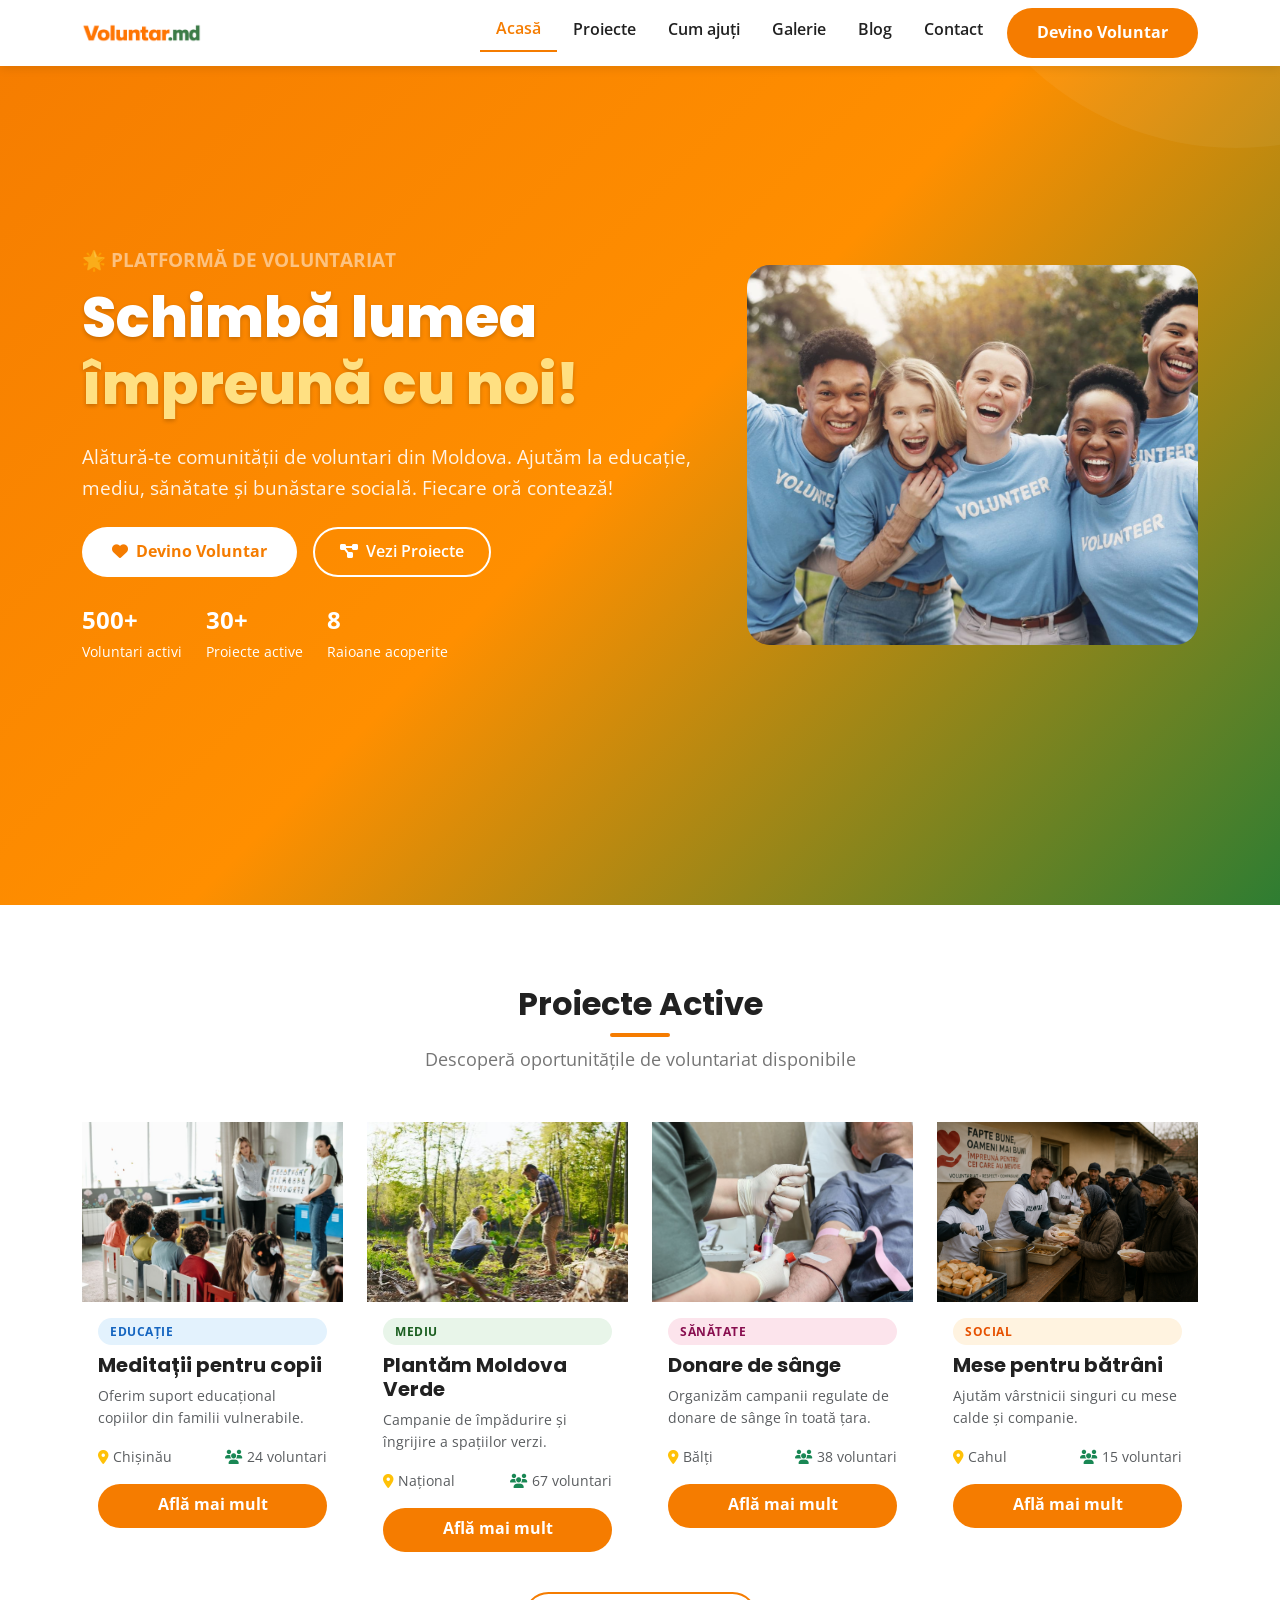
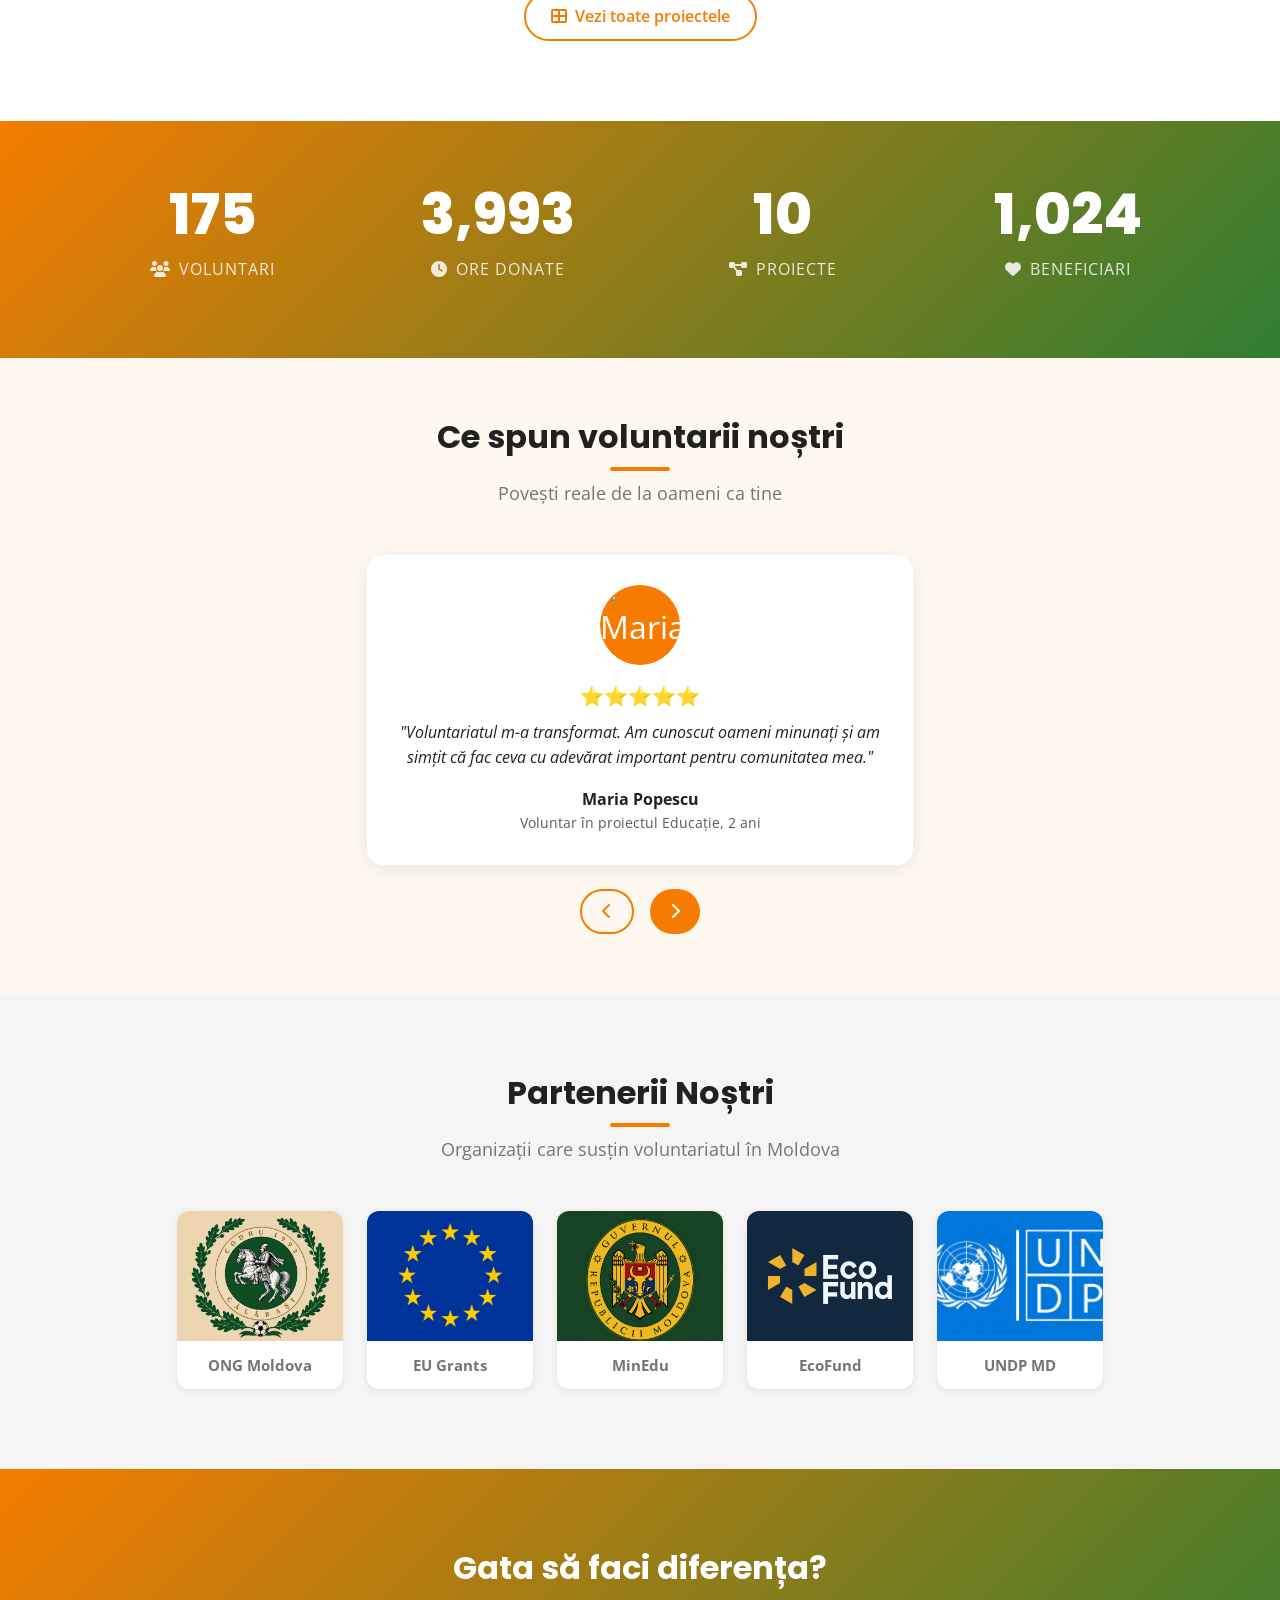
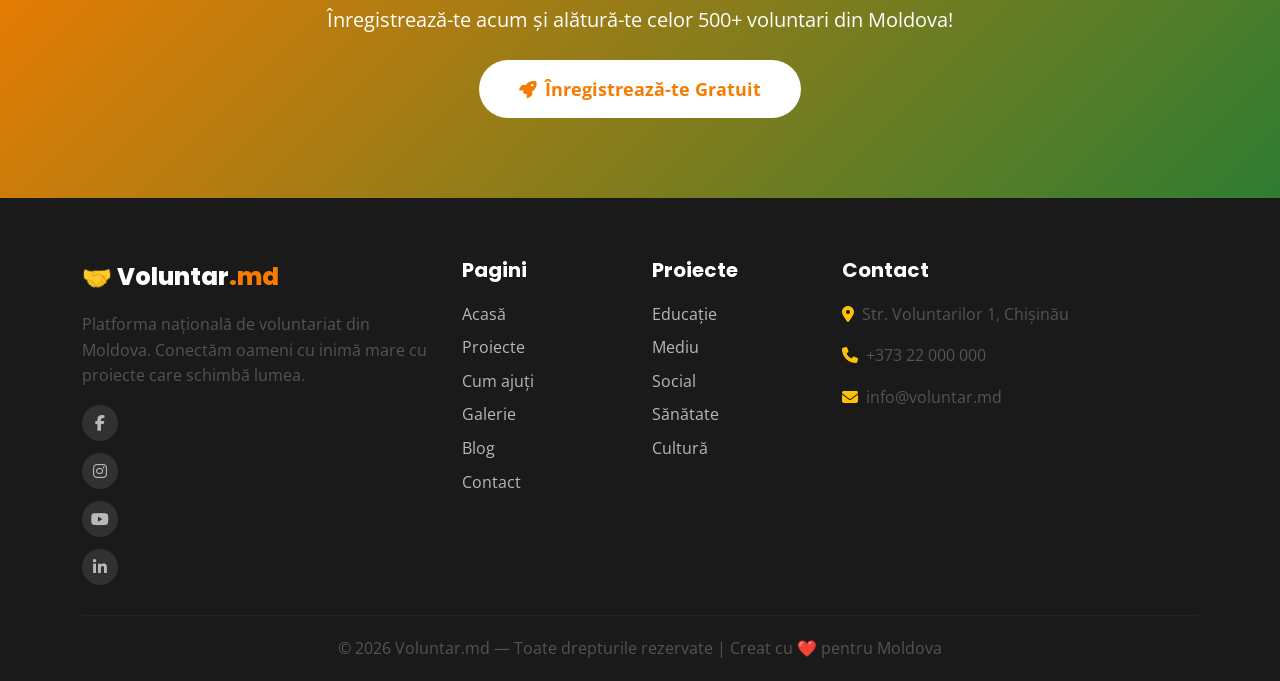
==== index.html @ fb505ea8 "structura corecta" ====
<!DOCTYPE html>
<html lang="ro">

<head>
  <link rel="icon" type="image/png" href="./favicon.ico">
  <meta charset="UTF-8" />
  <meta name="viewport" content="width=device-width, initial-scale=1.0" />
  <title>Voluntar.md — Platformă de Voluntariat în Moldova</title>
  <meta name="description"
    content="Alătură-te comunității de voluntari din Moldova! Proiecte de educație, mediu, sănătate și ajutor social pe platforma Voluntar.md." />
  <!-- Bootstrap 5 -->
  <link href="https://cdn.jsdelivr.net/npm/bootstrap@5.3.0/dist/css/bootstrap.min.css" rel="stylesheet" />
  <!-- Font Awesome -->
  <link href="https://cdnjs.cloudflare.com/ajax/libs/font-awesome/6.4.0/css/all.min.css" rel="stylesheet" />
  <!-- Google Fonts -->
  <link
    href="https://fonts.googleapis.com/css2?family=Poppins:wght@400;600;700;800&family=Open+Sans:wght@400;600&display=swap"
    rel="stylesheet" />
  <link rel="stylesheet" href="css/style.css" />
</head>

<body>

  <!-- NAVBAR -->
  <nav class="navbar navbar-expand-lg fixed-top">
    <div class="container">
      <a class="navbar-brand" href="index.html">
        <img src="./img/logo.png" alt="Voluntar.md" height="40">
      </a>
      <button class="navbar-toggler" type="button" data-bs-toggle="collapse" data-bs-target="#navMenu"
        aria-label="Meniu">
        <span class="navbar-toggler-icon"></span>
      </button>
      <div class="collapse navbar-collapse" id="navMenu">
        <ul class="navbar-nav ms-auto">
          <li class="nav-item"><a class="nav-link active" href="index.html">Acasă</a></li>
          <li class="nav-item"><a class="nav-link" href="projects.html">Proiecte</a></li>
          <li class="nav-item"><a class="nav-link" href="help.html">Cum ajuți</a></li>
          <li class="nav-item"><a class="nav-link" href="gallery.html">Galerie</a></li>
          <li class="nav-item"><a class="nav-link" href="blog.html">Blog</a></li>
          <li class="nav-item"><a class="nav-link" href="contact.html">Contact</a></li>
          <li class="nav-item ms-2"><a class="btn-primary-custom" href="contact.html">Devino Voluntar</a></li>
        </ul>
      </div>
    </div>
  </nav>

  <!-- HERO -->
  <section class="hero" id="home">
    <div class="container position-relative">
      <div class="row align-items-center min-vh-100 py-5">
        <div class="col-lg-7">
          <p class="text-white-50 fw-bold mb-2 text-uppercase letter-spacing-2">🌟 Platformă de voluntariat</p>
          <h1 class="mb-4">Schimbă lumea <br><span style="color:#FFE082">împreună cu noi!</span></h1>
          <p class="mb-4">Alătură-te comunității de voluntari din Moldova. Ajutăm la educație, mediu, sănătate și
            bunăstare socială. Fiecare oră contează!</p>
          <div class="d-flex flex-wrap gap-3">
            <a href="contact.html" class="btn-primary-custom" style="background:#fff;color:var(--primary);">
              <i class="fas fa-heart me-2"></i>Devino Voluntar
            </a>
            <a href="projects.html" class="btn-outline-custom" style="border-color:#fff;color:#fff;">
              <i class="fas fa-project-diagram me-2"></i>Vezi Proiecte
            </a>
          </div>
          <div class="mt-4 d-flex gap-4">
            <div class="text-white">
              <strong style="font-size:1.5rem;">500+</strong><br><small>Voluntari activi</small>
            </div>
            <div class="text-white">
              <strong style="font-size:1.5rem;">30+</strong><br><small>Proiecte active</small>
            </div>
            <div class="text-white">
              <strong style="font-size:1.5rem;">8</strong><br><small>Raioane acoperite</small>
            </div>
          </div>
        </div>

        <!-- COLOANA NOUĂ CU IMAGINE -->
        <div class="col-lg-5 d-none d-lg-block text-center">
          <img src="./img/hero/Prima imagine index.jpg" alt="Voluntari Moldova" class="hero-image">
        </div>

      </div>
    </div>
  </section>

  <!-- PROIECTE ACTIVE -->
  <section class="section-padding">
    <div class="container">
      <div class="text-center mb-5">
        <h2 class="section-title">Proiecte Active</h2>
        <p class="section-subtitle">Descoperă oportunitățile de voluntariat disponibile</p>
      </div>
      <div class="row g-4">

        <div class="col-md-6 col-lg-3">
          <div class="project-card h-100">
            <img src="./img/projects/1 meditation.jpg" alt="Meditații pentru copii" class="card-img-top"
              style="width:100%;height:180px;object-fit:cover;">
            <div class="p-3">
              <span class="card-badge badge-educatie mb-2">Educație</span>
              <h5 class="fw-bold">Meditații pentru copii</h5>
              <p class="text-muted small">Oferim suport educațional copiilor din familii vulnerabile.</p>
              <div class="d-flex justify-content-between small text-muted">
                <span><i class="fas fa-map-marker-alt text-warning me-1"></i>Chișinău</span>
                <span><i class="fas fa-users text-success me-1"></i>24 voluntari</span>
              </div>
              <a href="projects.html" class="btn-primary-custom d-block text-center mt-3" style="padding:8px;">Află mai
                mult</a>
            </div>
          </div>
        </div>

        <div class="col-md-6 col-lg-3">
          <div class="project-card h-100">
            <img src="./img/projects/2 plantation.jpg" alt="Plantăm Moldova Verde" class="card-img-top"
              style="width:100%;height:180px;object-fit:cover;">
            <div class="p-3">
              <span class="card-badge badge-mediu mb-2">Mediu</span>
              <h5 class="fw-bold">Plantăm Moldova Verde</h5>
              <p class="text-muted small">Campanie de împădurire și îngrijire a spațiilor verzi.</p>
              <div class="d-flex justify-content-between small text-muted">
                <span><i class="fas fa-map-marker-alt text-warning me-1"></i>Național</span>
                <span><i class="fas fa-users text-success me-1"></i>67 voluntari</span>
              </div>
              <a href="projects.html" class="btn-primary-custom d-block text-center mt-3" style="padding:8px;">Află mai
                mult</a>
            </div>
          </div>
        </div>

        <div class="col-md-6 col-lg-3">
          <div class="project-card h-100">
            <img src="./img/projects/3 blood.jpg" alt="Donare de sânge" class="card-img-top"
              style="width:100%;height:180px;object-fit:cover;">
            <div class="p-3">
              <span class="card-badge badge-sanatate mb-2">Sănătate</span>
              <h5 class="fw-bold">Donare de sânge</h5>
              <p class="text-muted small">Organizăm campanii regulate de donare de sânge în toată țara.</p>
              <div class="d-flex justify-content-between small text-muted">
                <span><i class="fas fa-map-marker-alt text-warning me-1"></i>Bălți</span>
                <span><i class="fas fa-users text-success me-1"></i>38 voluntari</span>
              </div>
              <a href="projects.html" class="btn-primary-custom d-block text-center mt-3" style="padding:8px;">Află mai
                mult</a>
            </div>
          </div>
        </div>

        <div class="col-md-6 col-lg-3">
          <div class="project-card h-100">
            <img src="./img/projects/4 masa calda.png" alt="Mese pentru bătrâni" class="card-img-top"
              style="width:100%;height:180px;object-fit:cover;">
            <div class="p-3">
              <span class="card-badge badge-social mb-2">Social</span>
              <h5 class="fw-bold">Mese pentru bătrâni</h5>
              <p class="text-muted small">Ajutăm vârstnicii singuri cu mese calde și companie.</p>
              <div class="d-flex justify-content-between small text-muted">
                <span><i class="fas fa-map-marker-alt text-warning me-1"></i>Cahul</span>
                <span><i class="fas fa-users text-success me-1"></i>15 voluntari</span>
              </div>
              <a href="projects.html" class="btn-primary-custom d-block text-center mt-3" style="padding:8px;">Află mai
                mult</a>
            </div>
          </div>
        </div>

      </div>
      <div class="text-center mt-4">
        <a href="projects.html" class="btn-outline-custom">
          <i class="fas fa-th-large me-2"></i>Vezi toate proiectele
        </a>
      </div>
    </div>
  </section>

  <!-- IMPACT COUNTER -->
  <section class="counter-section text-center">
    <div class="container">
      <div class="row g-4">
        <div class="col-6 col-md-3 counter-item">
          <h2 data-count="547">0</h2>
          <p><i class="fas fa-users me-2"></i>Voluntari</p>
        </div>
        <div class="col-6 col-md-3 counter-item">
          <h2 data-count="12480">0</h2>
          <p><i class="fas fa-clock me-2"></i>Ore donate</p>
        </div>
        <div class="col-6 col-md-3 counter-item">
          <h2 data-count="34">0</h2>
          <p><i class="fas fa-project-diagram me-2"></i>Proiecte</p>
        </div>
        <div class="col-6 col-md-3 counter-item">
          <h2 data-count="3200">0</h2>
          <p><i class="fas fa-heart me-2"></i>Beneficiari</p>
        </div>
      </div>
    </div>
  </section>

  <!-- TESTIMONIALE -->
  <section class="testimonial-slider">
    <div class="container">
      <div class="text-center mb-5">
        <h2 class="section-title">Ce spun voluntarii noștri</h2>
        <p class="section-subtitle">Povești reale de la oameni ca tine</p>
      </div>
      <div class="row justify-content-center">
        <div class="col-lg-6">
          <div class="testimonial-card">
            <div class="testimonial-slide">
              <div class="avatar">
                <img src="https://i.pravatar.cc/150?img=47" alt="Maria Popescu">
              </div>
              <div class="stars mb-2">⭐⭐⭐⭐⭐</div>
              <p class="fst-italic">"Voluntariatul m-a transformat. Am cunoscut oameni minunați și am simțit că fac ceva
                cu adevărat important pentru comunitatea mea."</p>
              <strong>Maria Popescu</strong>
              <small class="text-muted d-block">Voluntar în proiectul Educație, 2 ani</small>
            </div>
            <div class="testimonial-slide">
              <div class="avatar">
                <img src="https://i.pravatar.cc/150?img=12" alt="Alexandru Rusu">
              </div>
              <div class="stars mb-2">⭐⭐⭐⭐⭐</div>
              <p class="fst-italic">"Prin Voluntar.md am plantat 50 de copaci! E o satisfacție imensă să știi că
                contribui la un viitor mai verde pentru Moldova."</p>
              <strong>Alexandru Rusu</strong>
              <small class="text-muted d-block">Voluntar în proiectul Mediu, 1 an</small>
            </div>
            <div class="testimonial-slide">
              <div class="avatar">
                <img src="https://i.pravatar.cc/150?img=33" alt="Ioana Dănilă">
              </div>
              <div class="stars mb-2">⭐⭐⭐⭐⭐</div>
              <p class="fst-italic">"Am ajutat bătrânii din cartier cu cumpărăturile. Zâmbetul lor e răsplata cea mai
                frumoasă. Recomand tuturor să încerce!"</p>
              <strong>Ioana Dănilă</strong>
              <small class="text-muted d-block">Voluntar în proiectul Social, 6 luni</small>
            </div>
          </div>
          <div class="text-center mt-4 d-flex justify-content-center gap-3">
            <button id="testimonial-prev" class="btn-outline-custom" style="padding:8px 20px; min-height:44px;">
              <i class="fas fa-chevron-left"></i>
            </button>
            <button id="testimonial-next" class="btn-primary-custom" style="padding:8px 20px;">
              <i class="fas fa-chevron-right"></i>
            </button>
          </div>
        </div>
      </div>
    </div>
  </section>

  <!-- PARTENERI -->
  <section class="section-padding bg-light-custom">
    <div class="container">
      <div class="text-center mb-5">
        <h2 class="section-title">Partenerii Noștri</h2>
        <p class="section-subtitle">Organizații care susțin voluntariatul în Moldova</p>
      </div>
      <div class="row g-4 justify-content-center align-items-center">

        <div class="col-6 col-md-4 col-lg-2">
          <div class="partner-logo">
            <img src="./img/partners/ong moldova.jpg" alt="ONG Moldova">
            <span>ONG Moldova</span>
          </div>
        </div>

        <div class="col-6 col-md-4 col-lg-2">
          <div class="partner-logo">
            <img src="./img/partners/Eu grants.png" alt="EU Grants">
            <span>EU Grants</span>
          </div>
        </div>

        <div class="col-6 col-md-4 col-lg-2">
          <div class="partner-logo">
            <img src="./img/partners/guvern.jpg" alt="MinEdu">
            <span>MinEdu</span>
          </div>
        </div>

        <div class="col-6 col-md-4 col-lg-2">
          <div class="partner-logo">
            <img src="./img/partners/ecofund.jpg" alt="EcoFund">
            <span>EcoFund</span>
          </div>
        </div>

        <div class="col-6 col-md-4 col-lg-2">
          <div class="partner-logo">
            <img src="./img/partners/undp.jpg" alt="UNDP MD">
            <span>UNDP MD</span>
          </div>
        </div>

      </div>
    </div>
  </section>

  <!-- CTA FINAL -->
  <section class="section-padding text-center"
    style="background:linear-gradient(135deg,var(--primary),var(--accent));color:#fff;">
    <div class="container">
      <h2 class="text-white mb-3">Gata să faci diferența?</h2>
      <p class="text-white-75 mb-4 fs-5">Înregistrează-te acum și alătură-te celor 500+ voluntari din Moldova!</p>
      <a href="contact.html" class="btn-primary-custom"
        style="background:#fff;color:var(--primary);font-size:1.1rem;padding:15px 40px;">
        <i class="fas fa-rocket me-2"></i>Înregistrează-te Gratuit
      </a>
    </div>
  </section>

  <!-- FOOTER -->
  <footer>
    <div class="container">
      <div class="row g-4">
        <div class="col-lg-4">
          <div class="footer-brand mb-3">🤝 Voluntar<span>.md</span></div>
          <p class="text-muted">Platforma națională de voluntariat din Moldova. Conectăm oameni cu inimă mare cu
            proiecte care schimbă lumea.</p>
          <div class="social-links mt-3">
            <a href="#" aria-label="Facebook"><i class="fab fa-facebook-f"></i></a>
            <a href="#" aria-label="Instagram"><i class="fab fa-instagram"></i></a>
            <a href="#" aria-label="YouTube"><i class="fab fa-youtube"></i></a>
            <a href="#" aria-label="LinkedIn"><i class="fab fa-linkedin-in"></i></a>
          </div>
        </div>
        <div class="col-6 col-lg-2">
          <h5>Pagini</h5>
          <a href="index.html">Acasă</a>
          <a href="projects.html">Proiecte</a>
          <a href="help.html">Cum ajuți</a>
          <a href="gallery.html">Galerie</a>
          <a href="blog.html">Blog</a>
          <a href="contact.html">Contact</a>
        </div>
        <div class="col-6 col-lg-2">
          <h5>Proiecte</h5>
          <a href="projects.html">Educație</a>
          <a href="projects.html">Mediu</a>
          <a href="projects.html">Social</a>
          <a href="projects.html">Sănătate</a>
          <a href="projects.html">Cultură</a>
        </div>
        <div class="col-lg-4">
          <h5>Contact</h5>
          <p class="text-muted"><i class="fas fa-map-marker-alt text-warning me-2"></i>Str. Voluntarilor 1, Chișinău</p>
          <p class="text-muted"><i class="fas fa-phone text-warning me-2"></i>+373 22 000 000</p>
          <p class="text-muted"><i class="fas fa-envelope text-warning me-2"></i>info@voluntar.md</p>
        </div>
      </div>
      <hr class="footer-divider" />
      <p class="text-muted text-center mb-0">© 2026 Voluntar.md — Toate drepturile rezervate | Creat cu ❤️ pentru
        Moldova</p>
    </div>
  </footer>

  <!-- BACK TO TOP -->
  <button id="backToTop" aria-label="Înapoi sus"><i class="fas fa-chevron-up"></i></button>

  <script src="https://cdn.jsdelivr.net/npm/bootstrap@5.3.0/dist/js/bootstrap.bundle.min.js"></script>
  <script src="js/main.js" defer></script>
</body>

</html>
---- css/style.css ----
/* ===== VOLUNTAR.MD - Stiluri Personalizate ===== */

/* Variabile CSS */
:root {
  --primary: #F57C00;
  --primary-dark: #E65100;
  --accent: #2E7D32;
  --accent-light: #4CAF50;
  --light: #FFF8F0;
  --dark: #212121;
  --gray: #757575;
  --light-gray: #F5F5F5;
}

/* Reset & Base */
* {
  box-sizing: border-box;
}

body {
  font-family: 'Open Sans', Roboto, sans-serif;
  color: var(--dark);
  font-size: 16px;
  line-height: 1.6;
}

h1,
h2,
h3,
h4,
h5,
h6 {
  font-family: 'Poppins', 'Nunito', sans-serif;
  font-weight: 700;
}

a {
  color: var(--primary);
  transition: color 0.3s;
}

a:hover {
  color: var(--primary-dark);
}

img {
  max-width: 100%;
  height: auto;
}

/* ===== NAVBAR ===== */
.navbar {
  background: #fff !important;
  box-shadow: 0 2px 10px rgba(0, 0, 0, 0.1);
}

.navbar-brand img {
  height: 40px;
  width: auto;
  max-width: 120px;
  object-fit: contain;
  object-position: left;
}

.navbar-brand span {
  color: var(--accent);
}

.nav-link {
  font-weight: 600;
  color: var(--dark) !important;
  padding: 0.5rem 1rem !important;
  transition: color 0.3s;
  min-height: 44px;
  display: flex;
  align-items: center;
}

.nav-link:hover,
.nav-link.active {
  color: var(--primary) !important;
}

.nav-link.active {
  border-bottom: 2px solid var(--primary);
}

/* ===== BUTOANE ===== */
.btn-primary-custom {
  background: var(--primary);
  color: #fff;
  border: none;
  padding: 12px 30px;
  border-radius: 30px;
  font-weight: 700;
  font-size: 1rem;
  min-height: 44px;
  transition: all 0.3s;
  display: inline-block;
  text-decoration: none;
}

.btn-primary-custom:hover {
  background: var(--primary-dark);
  color: #fff;
  transform: translateY(-2px);
  box-shadow: 0 5px 15px rgba(245, 124, 0, 0.4);
}

.btn-accent {
  background: var(--accent);
  color: #fff;
  border: none;
  padding: 10px 25px;
  border-radius: 30px;
  font-weight: 600;
  min-height: 44px;
  transition: all 0.3s;
  display: inline-block;
  text-decoration: none;
}

.btn-accent:hover {
  background: #1B5E20;
  color: #fff;
  transform: translateY(-2px);
}

.btn-outline-custom {
  border: 2px solid var(--primary);
  color: var(--primary);
  padding: 10px 25px;
  border-radius: 30px;
  font-weight: 600;
  min-height: 44px;
  transition: all 0.3s;
  display: inline-block;
  text-decoration: none;
  background: transparent;
}

.btn-outline-custom:hover {
  background: var(--primary);
  color: #fff;
}

/* ===== SECTION TITLES ===== */
.section-title {
  position: relative;
  display: inline-block;
  margin-bottom: 0.5rem;
  color: var(--dark);
}

.section-title::after {
  content: '';
  display: block;
  width: 60px;
  height: 4px;
  background: var(--primary);
  margin: 10px auto 0;
  border-radius: 2px;
}

.section-subtitle {
  color: var(--gray);
  font-size: 1.1rem;
  margin-bottom: 2rem;
}

/* ===== HERO ===== */
.hero {
  background: linear-gradient(135deg, var(--primary) 0%, #FF8F00 50%, var(--accent) 100%);
  min-height: 100vh;
  display: flex;
  align-items: center;
  position: relative;
  overflow: hidden;
  padding-top: 5px;
}

.hero::before {
  content: '';
  position: absolute;
  top: -50%;
  right: -20%;
  width: 600px;
  height: 600px;
  background: rgba(255, 255, 255, 0.05);
  border-radius: 50%;
}

.hero h1 {
  font-size: 3rem;
  color: #fff;
  font-weight: 800;
  text-shadow: 0 2px 4px rgba(0, 0, 0, 0.2);
}

.hero p {
  font-size: 1.2rem;
  color: rgba(255, 255, 255, 0.9);
}

.hero-image {
  width: 550px;
  height: 380px;
  object-fit: cover;
  border-radius: 23px;
  flex-shrink: 0;
}

.hero-icon {
  font-size: 8rem;
  opacity: 0.15;
  position: absolute;
  right: 10%;
  top: 50%;
  transform: translateY(-50%);
  color: #fff;
}

/* ===== CARDS ===== */
.blog-card-img {
  width: 100%;
  height: 180px;
  object-fit: cover;
  border-radius: 16px 16px 0 0;
}

.project-card:hover {
  transform: translateY(-8px);
  box-shadow: 0 12px 40px rgba(0, 0, 0, 0.15);
}

.project-card .card-img-placeholder {
  height: 200px;
  display: flex;
  align-items: center;
  justify-content: center;
  font-size: 4rem;
  color: #fff;
}

.card-badge {
  display: inline-block;
  padding: 4px 12px;
  border-radius: 20px;
  font-size: 0.75rem;
  font-weight: 700;
  text-transform: uppercase;
  letter-spacing: 0.5px;
}

.badge-educatie {
  background: #E3F2FD;
  color: #1565C0;
}

.badge-mediu {
  background: #E8F5E9;
  color: #1B5E20;
}

.badge-social {
  background: #FFF3E0;
  color: #E65100;
}

.badge-sanatate {
  background: #FCE4EC;
  color: #880E4F;
}

.badge-cultura {
  background: #EDE7F6;
  color: #4527A0;
}

.project-card {
  display: flex;
  flex-direction: column;
}

.project-card .p-3 {
  display: flex;
  flex-direction: column;
  flex: 1;
}

.project-card .btn-primary-custom {
  margin-top: auto;
}

/* ===== COUNTER ===== */
.counter-section {
  background: linear-gradient(135deg, var(--primary), var(--accent));
  padding: 60px 0;
  color: #fff;
}

.counter-item h2 {
  font-size: 3.5rem;
  font-weight: 800;
  color: #fff;
}

.counter-item p {
  font-size: 1rem;
  opacity: 0.85;
  text-transform: uppercase;
  letter-spacing: 1px;
}

/* ===== TESTIMONIALE ===== */
.testimonial-slider {
  background: var(--light);
  padding: 60px 0;
}

.testimonial-card {
  background: #fff;
  border-radius: 16px;
  padding: 30px;
  box-shadow: 0 4px 20px rgba(0, 0, 0, 0.08);
  text-align: center;
}

.testimonial-card .avatar {
  width: 80px;
  height: 80px;
  border-radius: 50%;
  background: var(--primary);
  display: flex;
  align-items: center;
  justify-content: center;
  font-size: 2rem;
  color: #fff;
  margin: 0 auto 1rem;
  overflow: hidden;
}

.testimonial-card .avatar img {
  width: 100%;
  height: 100%;
  object-fit: cover;
}

.stars {
  color: #FFC107;
  font-size: 1.2rem;
}

/* ===== Avatar Povesti De Succes - help.html ===== */
.success-avatar {
  width: 90px;
  height: 90px;
  border-radius: 50%;
  overflow: hidden;
  margin-bottom: 1rem;
  border: 3px solid var(--light);
  box-shadow: 0 2px 10px rgba(0, 0, 0, 0.1);
}

.success-avatar img {
  width: 100%;
  height: 100%;
  object-fit: cover;
}

/* ===== PARTENERI ===== */
.partner-logo {
  background: #fff;
  border-radius: 12px;
  overflow: hidden;
  box-shadow: 0 2px 10px rgba(0, 0, 0, 0.08);
  transition: transform 0.3s;
  display: flex;
  flex-direction: column;
}

.partner-logo img {
  width: 100%;
  height: 130px;
  object-fit: cover;
  display: block;
}

.partner-logo span {
  display: block;
  text-align: center;
  color: var(--gray);
  font-weight: 700;
  font-size: 0.95rem;
  padding: 12px 10px;
}

.partner-logo:hover {
  transform: scale(1.05);
}

/* ===== FILTRARE ===== */
.filter-btn {
  padding: 8px 20px;
  border: 2px solid var(--primary);
  border-radius: 30px;
  background: transparent;
  color: var(--primary);
  font-weight: 600;
  cursor: pointer;
  transition: all 0.3s;
  margin: 4px;
  min-height: 44px;
}

.filter-btn.active,
.filter-btn:hover {
  background: var(--primary);
  color: #fff;
}

.filter-btn-green {
  border-color: var(--accent);
  color: var(--accent);
}

.filter-btn-green.active,
.filter-btn-green:hover {
  background: var(--accent);
  color: #fff;
}

/* ===== GALERIE ===== */
.gallery-item {
  position: relative;
  overflow: hidden;
  border-radius: 12px;
  cursor: pointer;
  aspect-ratio: 1;
}

.gallery-item .placeholder-img {
  width: 100%;
  height: 100%;
  min-height: 200px;
  display: flex;
  align-items: center;
  justify-content: center;
  font-size: 3rem;
  transition: transform 0.4s;
}

.gallery-item:hover .placeholder-img {
  transform: scale(1.1);
}

.gallery-img {
  width: 100%;
  height: 100%;
  object-fit: cover;
  display: block;
  position: absolute;
  top: 0;
  left: 0;
  transition: transform 0.4s;
}

.gallery-item:hover .gallery-img {
  transform: scale(1.1);
}

.gallery-overlay {
  position: absolute;
  inset: 0;
  background: rgba(0, 0, 0, 0.5);
  display: flex;
  align-items: center;
  justify-content: center;
  opacity: 0;
  transition: opacity 0.3s;
  color: #fff;
  font-size: 2rem;
}

.gallery-item:hover .gallery-overlay {
  opacity: 1;
}

/* ===== LIGHTBOX ===== */
.lightbox {
  display: none;
  position: fixed;
  inset: 0;
  background: rgba(0, 0, 0, 0.9);
  z-index: 9999;
  align-items: center;
  justify-content: center;
}

.lightbox.active {
  display: flex;
}

.lightbox-content {
  max-width: 90%;
  max-height: 90vh;
  position: relative;
  text-align: center;
}

.lightbox-close {
  position: absolute;
  top: -40px;
  right: 0;
  color: #fff;
  font-size: 2rem;
  cursor: pointer;
  background: none;
  border: none;
}

.lightbox-nav {
  position: absolute;
  top: 50%;
  transform: translateY(-50%);
  background: rgba(255, 255, 255, 0.2);
  border: none;
  color: #fff;
  font-size: 1.5rem;
  padding: 10px 15px;
  cursor: pointer;
  border-radius: 50%;
  min-height: 44px;
  min-width: 44px;
}

#lightbox-prev {
  left: -60px;
}

#lightbox-next {
  right: -60px;
}

.lightbox-placeholder {
  width: 600px;
  height: 400px;
  display: flex;
  align-items: center;
  justify-content: center;
  background: transparent;
  border-radius: 12px;
  overflow: hidden;
}

.lightbox-placeholder img {
  width: 600px;
  height: 400px;
  object-fit: cover;
  border-radius: 12px;
}

.lightbox-caption {
  color: #fff;
  margin-top: 1rem;
  font-size: 1.1rem;
}

/* ===== TIMELINE ===== */
.activity-card {
  display: flex;
  align-items: stretch;
  background: #fff;
  border-radius: 14px;
  overflow: hidden;
  box-shadow: 0 2px 10px rgba(0, 0, 0, 0.06);
  margin-bottom: 16px;
  transition: transform 0.25s;
}

.activity-card:hover {
  transform: translateX(4px);
}

.activity-card:last-child {
  margin-bottom: 0;
}

.activity-marker {
  width: 80px;
  flex-shrink: 0;
  display: flex;
  flex-direction: column;
  align-items: center;
  justify-content: center;
  gap: 6px;
  padding: 1rem 0.5rem;
}

.activity-num {
  width: 38px;
  height: 38px;
  border-radius: 50%;
  display: flex;
  align-items: center;
  justify-content: center;
  font-family: 'Poppins', sans-serif;
  font-weight: 700;
  font-size: 1rem;
  color: #fff;
}

.activity-month {
  font-size: 0.72rem;
  font-weight: 700;
  letter-spacing: 0.5px;
}

.activity-body {
  flex: 1;
  padding: 1.1rem 1.4rem;
  display: flex;
  flex-direction: column;
  justify-content: center;
}

.activity-body h5 {
  margin-bottom: 6px;
  color: var(--dark);
}

/* Culori per card */
.activity-c1 .activity-marker { background: #FFF3E0; }
.activity-c1 .activity-num { background: var(--primary); }
.activity-c1 .activity-month { color: var(--primary-dark); }

.activity-c2 .activity-marker { background: #E3F2FD; }
.activity-c2 .activity-num { background: #1565C0; }
.activity-c2 .activity-month { color: #0D47A1; }

.activity-c3 .activity-marker { background: #FCE4EC; }
.activity-c3 .activity-num { background: #AD1457; }
.activity-c3 .activity-month { color: #880E4F; }

.activity-c4 .activity-marker { background: #EDE7F6; }
.activity-c4 .activity-num { background: #5E35B1; }
.activity-c4 .activity-month { color: #4527A0; }

.activity-c5 .activity-marker { background: #E8F5E9; }
.activity-c5 .activity-num { background: var(--accent); }
.activity-c5 .activity-month { color: #1B5E20; }

.activity-c6 .activity-marker { background: #FBE9E7; }
.activity-c6 .activity-num { background: #D84315; }
.activity-c6 .activity-month { color: #BF360C; }

@media (max-width: 575px) {
  .activity-marker {
    width: 60px;
  }
  .activity-num {
    width: 32px;
    height: 32px;
    font-size: 0.9rem;
  }
  .activity-body {
    padding: 1rem;
  }
}

/* ===== FAQ / ACCORDION ===== */
.accordion-button:not(.collapsed) {
  background: var(--light);
  color: var(--primary);
  font-weight: 700;
}

.accordion-button:focus {
  box-shadow: none;
}

.accordion-button {
  font-weight: 600;
  min-height: 44px;
}

/* ===== FORMULAR ===== */
.form-control:focus {
  border-color: var(--primary);
  box-shadow: 0 0 0 3px rgba(245, 124, 0, 0.15);
}

.form-label {
  font-weight: 600;
  color: var(--dark);
}

.was-validated .form-control:valid {
  border-color: var(--accent);
}

.was-validated .form-control:invalid {
  border-color: #D32F2F;
}

.contact-info-item {
  display: flex;
  align-items: flex-start;
  gap: 15px;
  margin-bottom: 20px;
}

.contact-icon {
  width: 50px;
  height: 50px;
  background: var(--light);
  border-radius: 50%;
  display: flex;
  align-items: center;
  justify-content: center;
  color: var(--primary);
  font-size: 1.3rem;
  flex-shrink: 0;
}

/* ===== BLOG ===== */
.blog-card {
  border: none;
  border-radius: 16px;
  overflow: hidden;
  box-shadow: 0 4px 20px rgba(0, 0, 0, 0.08);
  transition: transform 0.3s;
}

.blog-card:hover {
  transform: translateY(-5px);
}

.blog-meta {
  font-size: 0.85rem;
  color: var(--gray);
}

.blog-meta i {
  color: var(--primary);
}

/* ===== HOW IT WORKS ===== */
.step-card {
  text-align: center;
  padding: 30px 20px;
}

.step-number {
  width: 60px;
  height: 60px;
  background: var(--primary);
  color: #fff;
  border-radius: 50%;
  display: flex;
  align-items: center;
  justify-content: center;
  font-size: 1.5rem;
  font-weight: 800;
  margin: 0 auto 20px;
}

.step-icon {
  font-size: 2.5rem;
  color: var(--primary);
  margin-bottom: 15px;
}

/* ===== FOOTER ===== */
footer {
  background: #1A1A1A;
  color: #ccc;
  padding: 60px 0 20px;
}

footer h5 {
  color: #fff;
  font-weight: 700;
  margin-bottom: 20px;
}

footer p,
footer .text-muted {
  color: #545454 !important;
}

footer a {
  color: #b8b8b8;
  text-decoration: none;
  transition: color 0.3s;
  display: block;
  margin-bottom: 8px;
}

footer a:hover {
  color: var(--primary);
}

.footer-brand {
  font-family: 'Poppins', sans-serif;
  font-weight: 800;
  font-size: 1.5rem;
  color: #fff !important;
}

.footer-brand span {
  color: var(--primary);
}

.social-links {
  display: flex;
  flex-direction: column;
  gap: 12px;
}

.social-links a {
  display: inline-flex;
  align-items: center;
  gap: 10px;
  width: auto;
  height: auto;
  background: transparent;
  border-radius: 0;
  color: #b8b8b8 !important;
  margin-right: 0;
  margin-bottom: 0;
  font-size: 0.95rem;
  transition: color 0.3s;
}

.social-links a i {
  display: inline-flex;
  align-items: center;
  justify-content: center;
  width: 36px;
  height: 36px;
  background: rgba(255, 255, 255, 0.1);
  border-radius: 50%;
  font-size: 1rem;
  flex-shrink: 0;
  transition: background 0.3s;
}

.social-links a:hover {
  color: var(--primary);
}

.social-links a:hover i {
  background: var(--primary);
  color: #fff;
}

.footer-divider {
  border-color: rgba(255, 255, 255, 0.15);
  margin: 30px 0 20px;
}

footer .text-center.text-muted,
footer p.text-muted.text-center {
  color: #545454 !important;
}

/* ===== BACK TO TOP ===== */
#backToTop {
  position: fixed;
  bottom: 30px;
  right: 30px;
  width: 50px;
  height: 50px;
  background: var(--primary);
  color: #fff;
  border: none;
  border-radius: 50%;
  font-size: 1.2rem;
  cursor: pointer;
  opacity: 0;
  visibility: hidden;
  transition: all 0.3s;
  z-index: 1000;
  box-shadow: 0 4px 15px rgba(245, 124, 0, 0.4);
}

#backToTop.visible {
  opacity: 1;
  visibility: visible;
}

#backToTop:hover {
  background: var(--primary-dark);
  transform: translateY(-3px);
}

/* ===== VOLUNTEER OF MONTH ===== */
.volunteer-month {
  background: linear-gradient(135deg, #F5F1EA, #EBE5DA);
  border-radius: 24px;
  overflow: hidden;
  display: flex;
  flex-wrap: wrap;
  box-shadow: 0 15px 40px rgba(0, 0, 0, 0.1);
}

.volunteer-month-photo {
  flex: 0 0 320px;
  max-width: 320px;
  position: relative;
  min-height: 320px;
}

.volunteer-month-photo img {
  width: 100%;
  height: 100%;
  object-fit: cover;
  position: absolute;
  inset: 0;
}

.volunteer-month-content {
  flex: 1;
  min-width: 280px;
  color: var(--dark);
  padding: 40px;
  display: flex;
  flex-direction: column;
  justify-content: center;
}

.volunteer-month-badge {
  display: inline-flex;
  align-items: center;
  align-self: flex-start;
  background: var(--primary);
  color: #fff;
  padding: 6px 16px;
  border-radius: 30px;
  font-size: 0.8rem;
  font-weight: 700;
  text-transform: uppercase;
  letter-spacing: 0.5px;
  margin-bottom: 14px;
}

.volunteer-month-content h3 {
  font-size: 1.8rem;
  margin-bottom: 4px;
  color: var(--dark);
}

.volunteer-month-role {
  color: var(--gray);
  margin-bottom: 10px;
}

.volunteer-month-stats {
  display: flex;
  gap: 30px;
  margin: 20px 0;
  padding: 20px 0;
  border-top: 1px solid rgba(0, 0, 0, 0.1);
  border-bottom: 1px solid rgba(0, 0, 0, 0.1);
}

.volunteer-month-stats div {
  display: flex;
  flex-direction: column;
}

.volunteer-month-stats strong {
  font-size: 1.6rem;
  font-weight: 800;
  color: var(--primary);
}

.volunteer-month-stats small {
  color: var(--gray);
  text-transform: uppercase;
  letter-spacing: 0.5px;
  font-size: 0.75rem;
}

.volunteer-month-quote {
  font-style: italic;
  margin: 0;
  color: var(--dark);
  opacity: 0.85;
  line-height: 1.7;
}

@media (max-width: 767px) {
  .volunteer-month-photo {
    flex: 1 1 100%;
    max-width: 100%;
    min-height: 240px;
  }
  .volunteer-month-content {
    padding: 30px;
  }
}

/* ===== PAGE HERO (non-main pages) ===== */
.page-hero {
  background: linear-gradient(135deg, var(--primary), #FF8F00);
  padding: 120px 0 60px;
  color: #fff;
  text-align: center;
}

.page-hero h1 {
  color: #fff;
}

.page-hero p {
  color: rgba(255, 255, 255, 0.85);
  font-size: 1.1rem;
}

/* ===== NOTIFICARE FORMULAR ===== */
#formAlert {
  display: none;
  border-radius: 12px;
  padding: 15px 20px;
  font-weight: 600;
}

/* ===== MAP PLACEHOLDER ===== */
.map-placeholder {
  height: 300px;
  background: linear-gradient(135deg, #E8F5E9, #F3E5F5);
  border-radius: 16px;
  display: flex;
  align-items: center;
  justify-content: center;
  font-size: 4rem;
  color: var(--accent);
  flex-direction: column;
  gap: 10px;
}

.map-placeholder p {
  font-size: 1rem;
  color: var(--gray);
  margin: 0;
}

/* ===== RESPONSIVE ===== */
@media (max-width: 767px) {
  .hero h1 {
    font-size: 2rem;
  }

  .counter-item h2 {
    font-size: 2.5rem;
  }

  .hero-icon {
    display: none;
  }

  #lightbox-prev {
    left: -10px;
  }

  #lightbox-next {
    right: -10px;
  }

  .lightbox-placeholder {
    height: 250px;
  }
}

@media (min-width: 768px) and (max-width: 1199px) {
  .hero h1 {
    font-size: 2.5rem;
  }
}

@media (min-width: 1200px) {
  .hero h1 {
    font-size: 3.5rem;
  }
}

/* ===== SECTION SPACING ===== */
.section-padding {
  padding: 80px 0;
}

.bg-light-custom {
  background: var(--light-gray);
}

.bg-orange-light {
  background: var(--light);
}

/* ===== SMOOTH SCROLL ===== */
html {
  scroll-behavior: smooth;
}

/* ===== FORM SUCCESS ===== */
.invalid-feedback {
  font-size: 0.85rem;
}

.valid-feedback {
  font-size: 0.85rem;
}
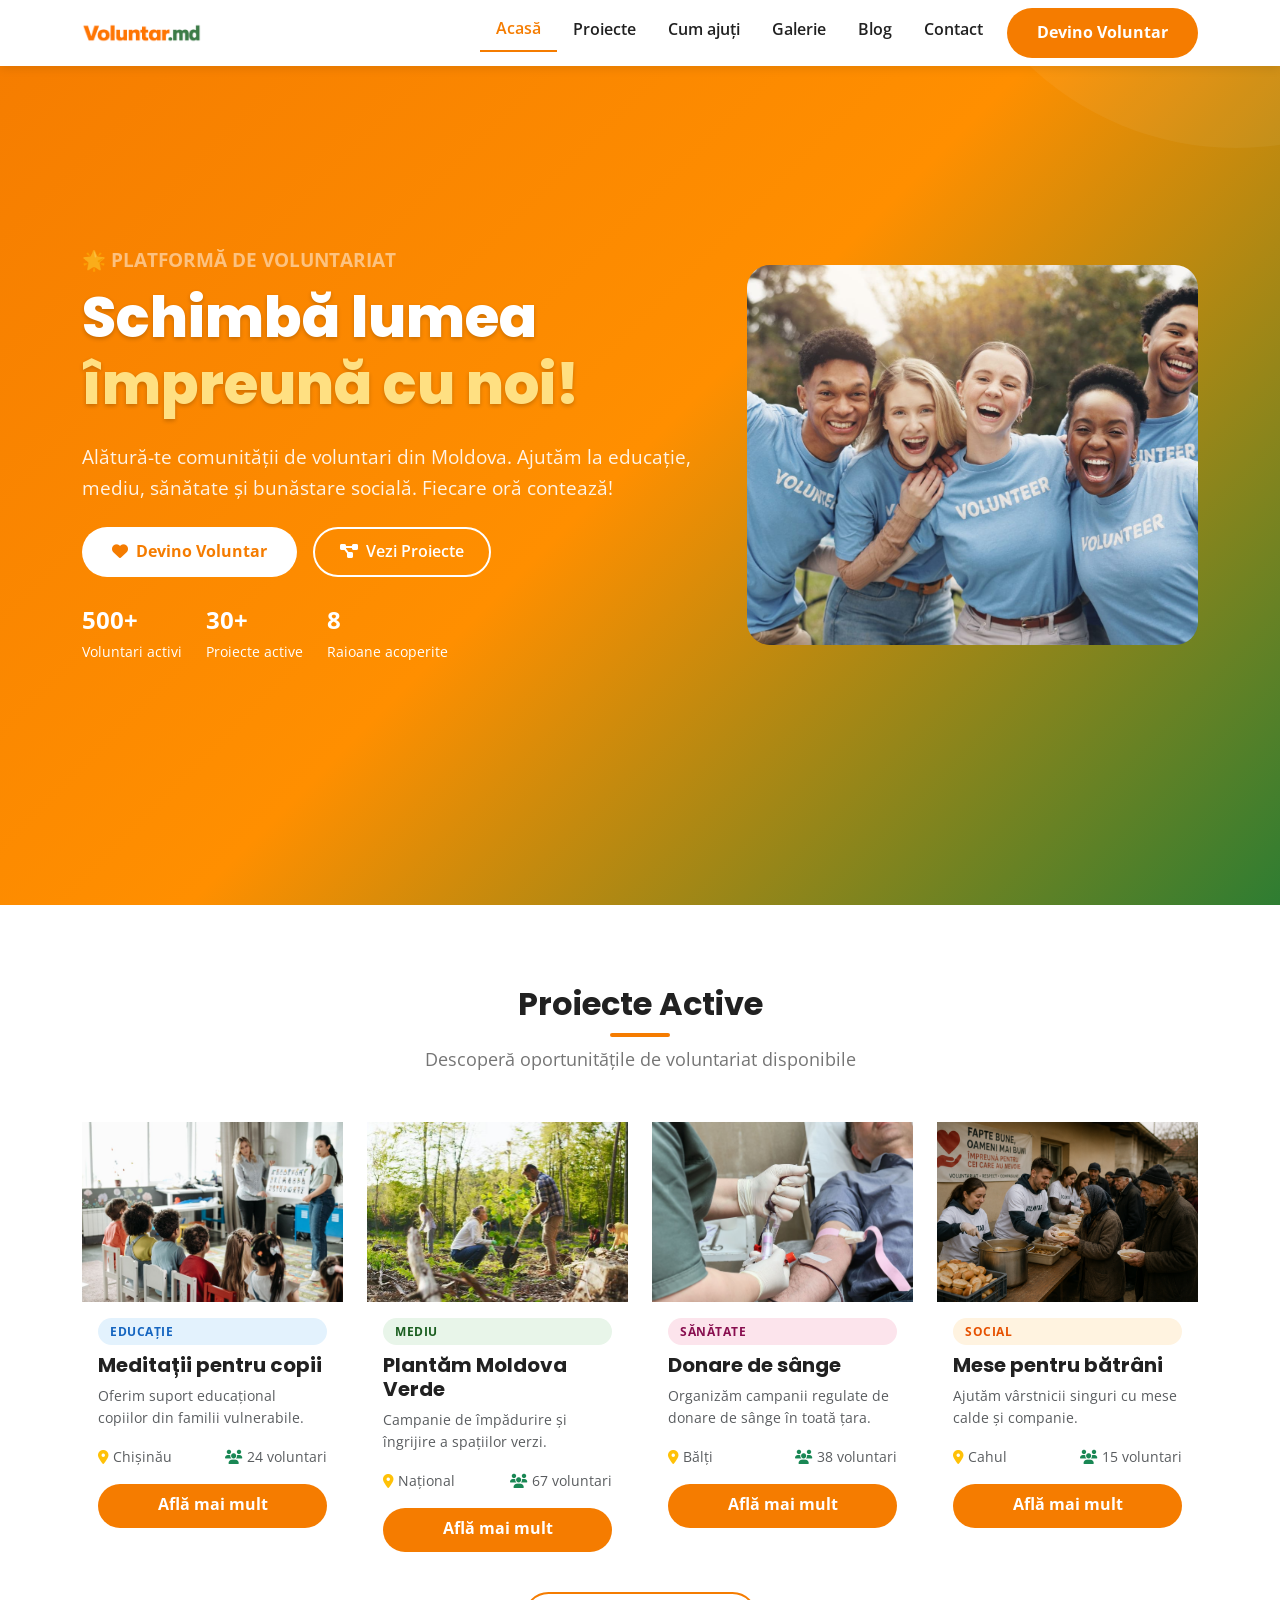
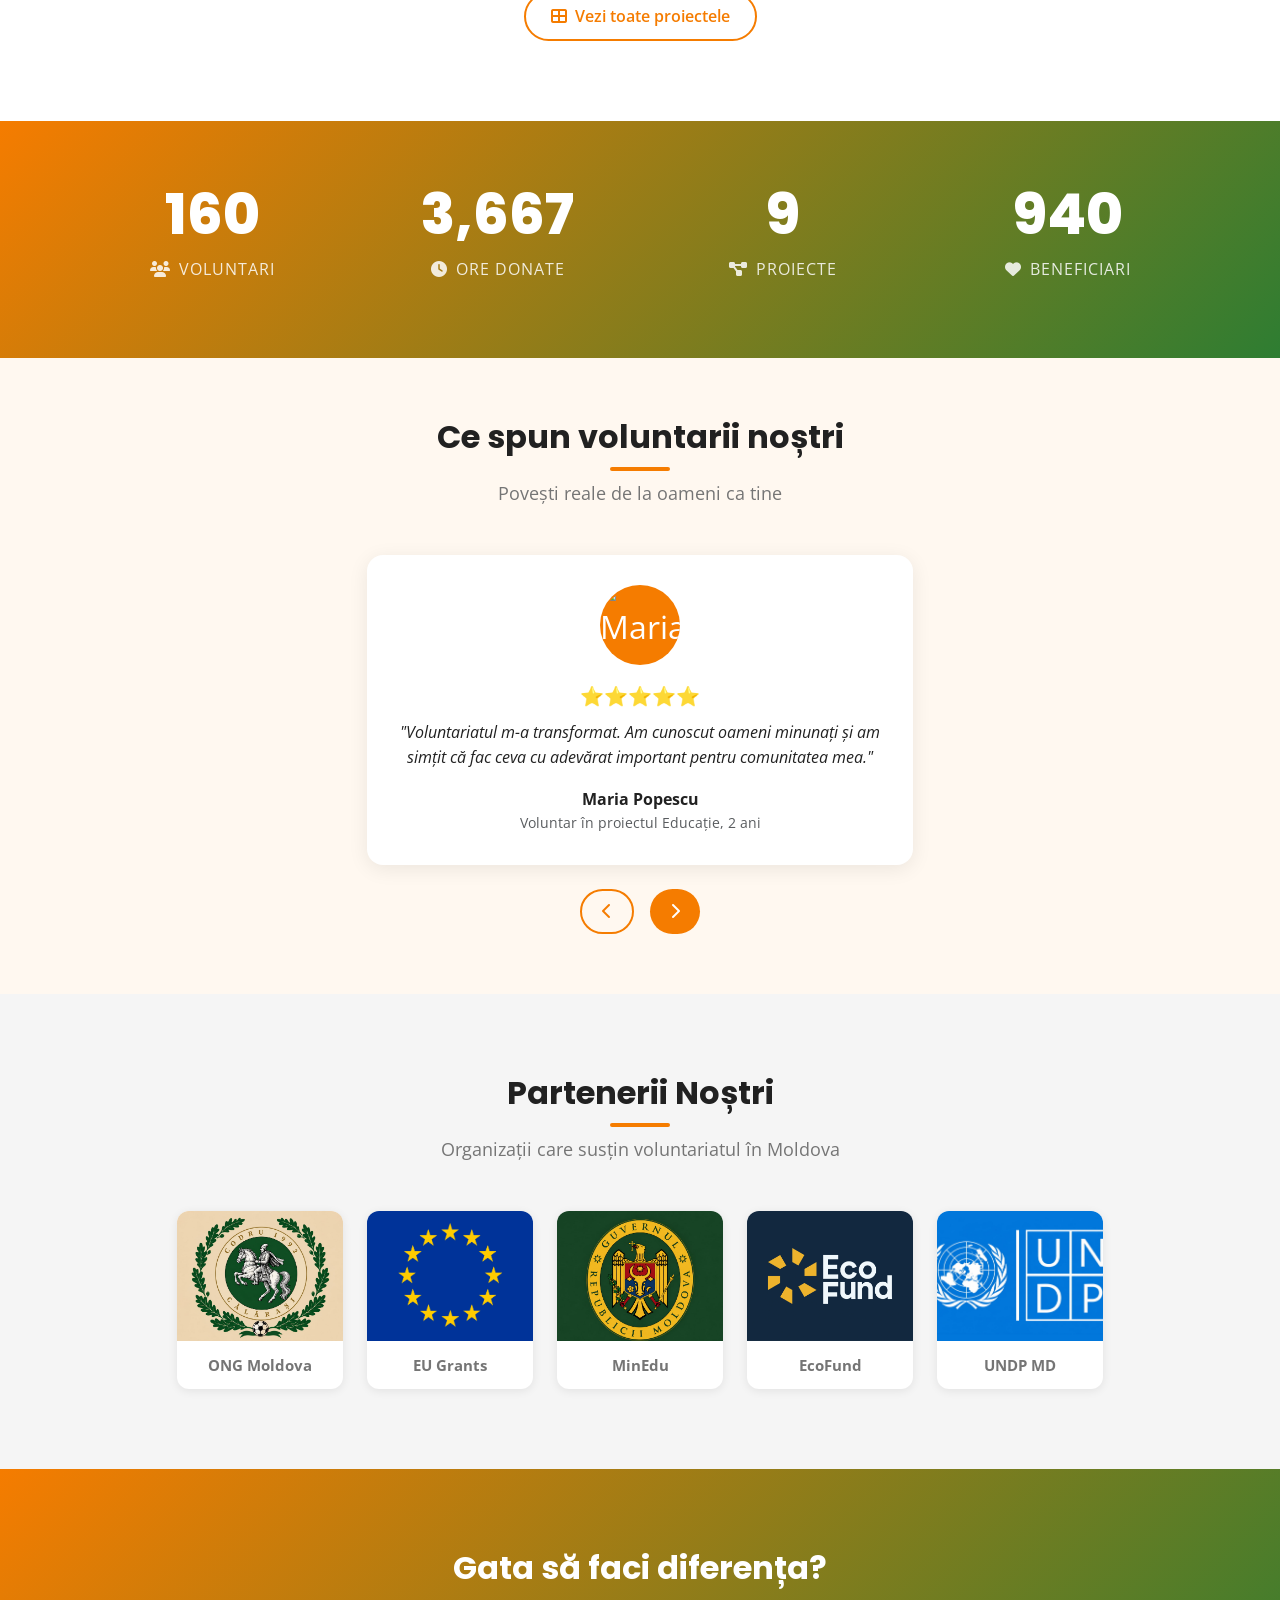
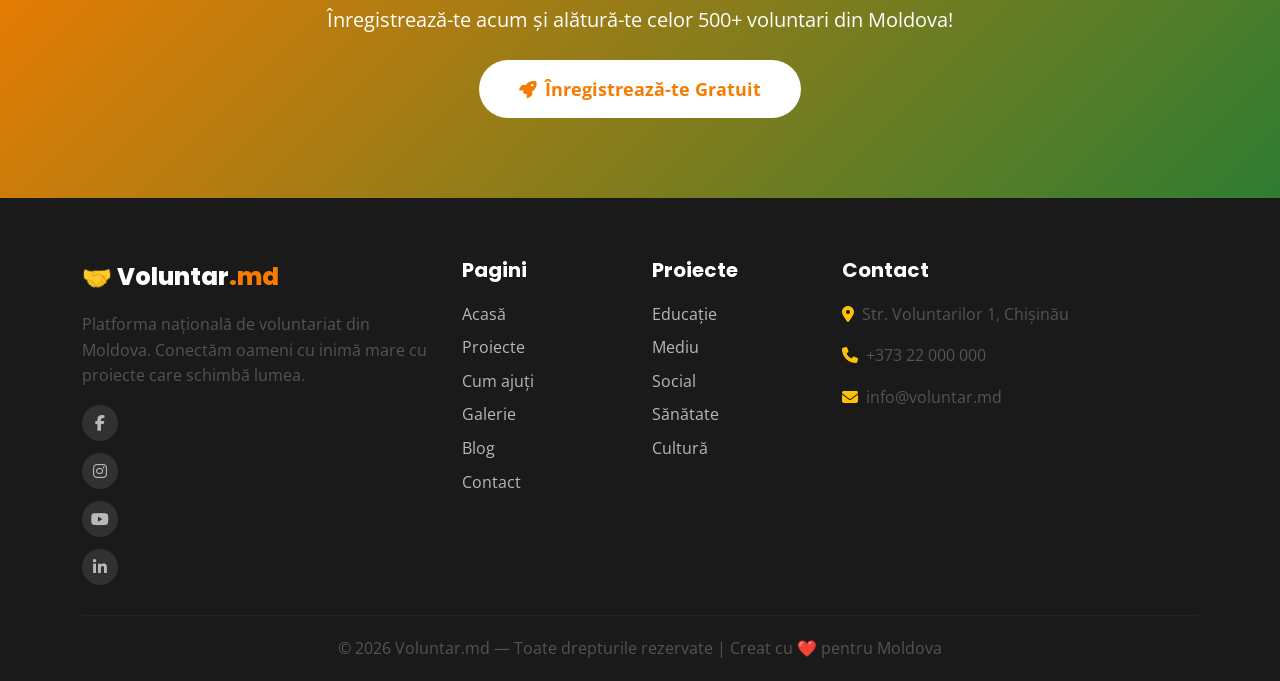
==== commit 76d521ac: "Structura corecta, sterg duplicatul" ====
--- a/index.html
+++ b/index.html
@@ -174,7 +174,7 @@
     </div>
   </section>
 
-  <!-- IMPACT COUNTER -->
+  <!-- COUNTER -->
   <section class="counter-section text-center">
     <div class="container">
       <div class="row g-4">
--- a/css/style.css
+++ b/css/style.css
@@ -1,6 +1,5 @@
-/* ===== VOLUNTAR.MD - Stiluri Personalizate ===== */
-
-/* Variabile CSS */
+
+/* Variabile CSS care is obligatorii din sarcina mea  */
 :root {
   --primary: #F57C00;
   --primary-dark: #E65100;
@@ -12,7 +11,6 @@
   --light-gray: #F5F5F5;
 }
 
-/* Reset & Base */
 * {
   box-sizing: border-box;
 }
@@ -48,7 +46,7 @@
   height: auto;
 }
 
-/* ===== NAVBAR ===== */
+/* aici e NAVBAR */
 .navbar {
   background: #fff !important;
   box-shadow: 0 2px 10px rgba(0, 0, 0, 0.1);
@@ -85,7 +83,7 @@
   border-bottom: 2px solid var(--primary);
 }
 
-/* ===== BUTOANE ===== */
+/* BUTOANE aici sunt */
 .btn-primary-custom {
   background: var(--primary);
   color: #fff;
@@ -144,7 +142,7 @@
   color: #fff;
 }
 
-/* ===== SECTION TITLES ===== */
+/* tilturile sectiunilor */
 .section-title {
   position: relative;
   display: inline-block;
@@ -168,7 +166,7 @@
   margin-bottom: 2rem;
 }
 
-/* ===== HERO ===== */
+/*aici am facut HERO*/
 .hero {
   background: linear-gradient(135deg, var(--primary) 0%, #FF8F00 50%, var(--accent) 100%);
   min-height: 100vh;
@@ -220,7 +218,7 @@
   color: #fff;
 }
 
-/* ===== CARDS ===== */
+/* cardurile mele */
 .blog-card-img {
   width: 100%;
   height: 180px;
@@ -292,7 +290,7 @@
   margin-top: auto;
 }
 
-/* ===== COUNTER ===== */
+/* COUNTER animat din sarcina */
 .counter-section {
   background: linear-gradient(135deg, var(--primary), var(--accent));
   padding: 60px 0;
@@ -312,7 +310,7 @@
   letter-spacing: 1px;
 }
 
-/* ===== TESTIMONIALE ===== */
+/* Testimoniale aici sunt */
 .testimonial-slider {
   background: var(--light);
   padding: 60px 0;
@@ -351,7 +349,7 @@
   font-size: 1.2rem;
 }
 
-/* ===== Avatar Povesti De Succes - help.html ===== */
+/* ===== Acesta e Avatar Povesti De Succes de la help.html ===== */
 .success-avatar {
   width: 90px;
   height: 90px;
@@ -368,7 +366,7 @@
   object-fit: cover;
 }
 
-/* ===== PARTENERI ===== */
+/*Asta is PARTENERII*/
 .partner-logo {
   background: #fff;
   border-radius: 12px;
@@ -399,7 +397,7 @@
   transform: scale(1.05);
 }
 
-/* ===== FILTRARE ===== */
+/* FILTRARE */
 .filter-btn {
   padding: 8px 20px;
   border: 2px solid var(--primary);
@@ -430,7 +428,14 @@
   color: #fff;
 }
 
-/* ===== GALERIE ===== */
+/* GALERIA asta e */
+.project-card-img {
+  width: 100%;
+  height: 200px; 
+  object-fit: cover;
+  display: block;
+}
+
 .gallery-item {
   position: relative;
   overflow: hidden;
@@ -486,7 +491,7 @@
   opacity: 1;
 }
 
-/* ===== LIGHTBOX ===== */
+/* LIGHTBOX aici e*/
 .lightbox {
   display: none;
   position: fixed;
@@ -566,7 +571,7 @@
   font-size: 1.1rem;
 }
 
-/* ===== TIMELINE ===== */
+/* TIMELINE de la proiecte */
 .activity-card {
   display: flex;
   align-items: stretch;
@@ -629,7 +634,7 @@
   color: var(--dark);
 }
 
-/* Culori per card */
+/* Culori pentru cardruile timeline */
 .activity-c1 .activity-marker { background: #FFF3E0; }
 .activity-c1 .activity-num { background: var(--primary); }
 .activity-c1 .activity-month { color: var(--primary-dark); }
@@ -668,7 +673,7 @@
   }
 }
 
-/* ===== FAQ / ACCORDION ===== */
+/* Aici e FAQ */
 .accordion-button:not(.collapsed) {
   background: var(--light);
   color: var(--primary);
@@ -723,7 +728,7 @@
   flex-shrink: 0;
 }
 
-/* ===== BLOG ===== */
+/* BLOG aici e */
 .blog-card {
   border: none;
   border-radius: 16px;
@@ -745,7 +750,7 @@
   color: var(--primary);
 }
 
-/* ===== HOW IT WORKS ===== */
+/* Cum functioneaza secventa */
 .step-card {
   text-align: center;
   padding: 30px 20px;
@@ -771,7 +776,7 @@
   margin-bottom: 15px;
 }
 
-/* ===== FOOTER ===== */
+/* FOOTER-ul */
 footer {
   background: #1A1A1A;
   color: #ccc;
@@ -865,7 +870,7 @@
   color: #545454 !important;
 }
 
-/* ===== BACK TO TOP ===== */
+/* Aici e BACK TO TOP */
 #backToTop {
   position: fixed;
   bottom: 30px;
@@ -895,7 +900,7 @@
   transform: translateY(-3px);
 }
 
-/* ===== VOLUNTEER OF MONTH ===== */
+/* VOLUNTARUL LUNII*/
 .volunteer-month {
   background: linear-gradient(135deg, #F5F1EA, #EBE5DA);
   border-radius: 24px;
@@ -1002,7 +1007,7 @@
   }
 }
 
-/* ===== PAGE HERO (non-main pages) ===== */
+/* Aici am facut eu PAGE HERO */
 .page-hero {
   background: linear-gradient(135deg, var(--primary), #FF8F00);
   padding: 120px 0 60px;
@@ -1019,7 +1024,7 @@
   font-size: 1.1rem;
 }
 
-/* ===== NOTIFICARE FORMULAR ===== */
+/* Aici e notificarea dupa inregistarea la formular*/
 #formAlert {
   display: none;
   border-radius: 12px;
@@ -1027,7 +1032,7 @@
   font-weight: 600;
 }
 
-/* ===== MAP PLACEHOLDER ===== */
+/* Aici am pus mapa la Cahul */
 .map-placeholder {
   height: 300px;
   background: linear-gradient(135deg, #E8F5E9, #F3E5F5);
@@ -1047,7 +1052,7 @@
   margin: 0;
 }
 
-/* ===== RESPONSIVE ===== */
+/* Si de asmenea responsivitatea aici am facut */
 @media (max-width: 767px) {
   .hero h1 {
     font-size: 2rem;
@@ -1086,7 +1091,7 @@
   }
 }
 
-/* ===== SECTION SPACING ===== */
+/* Distantele intre sectiuni */
 .section-padding {
   padding: 80px 0;
 }
@@ -1099,12 +1104,12 @@
   background: var(--light);
 }
 
-/* ===== SMOOTH SCROLL ===== */
+/* Un scroll smooth */
 html {
   scroll-behavior: smooth;
 }
 
-/* ===== FORM SUCCESS ===== */
+/* aici e forma de succes */
 .invalid-feedback {
   font-size: 0.85rem;
 }
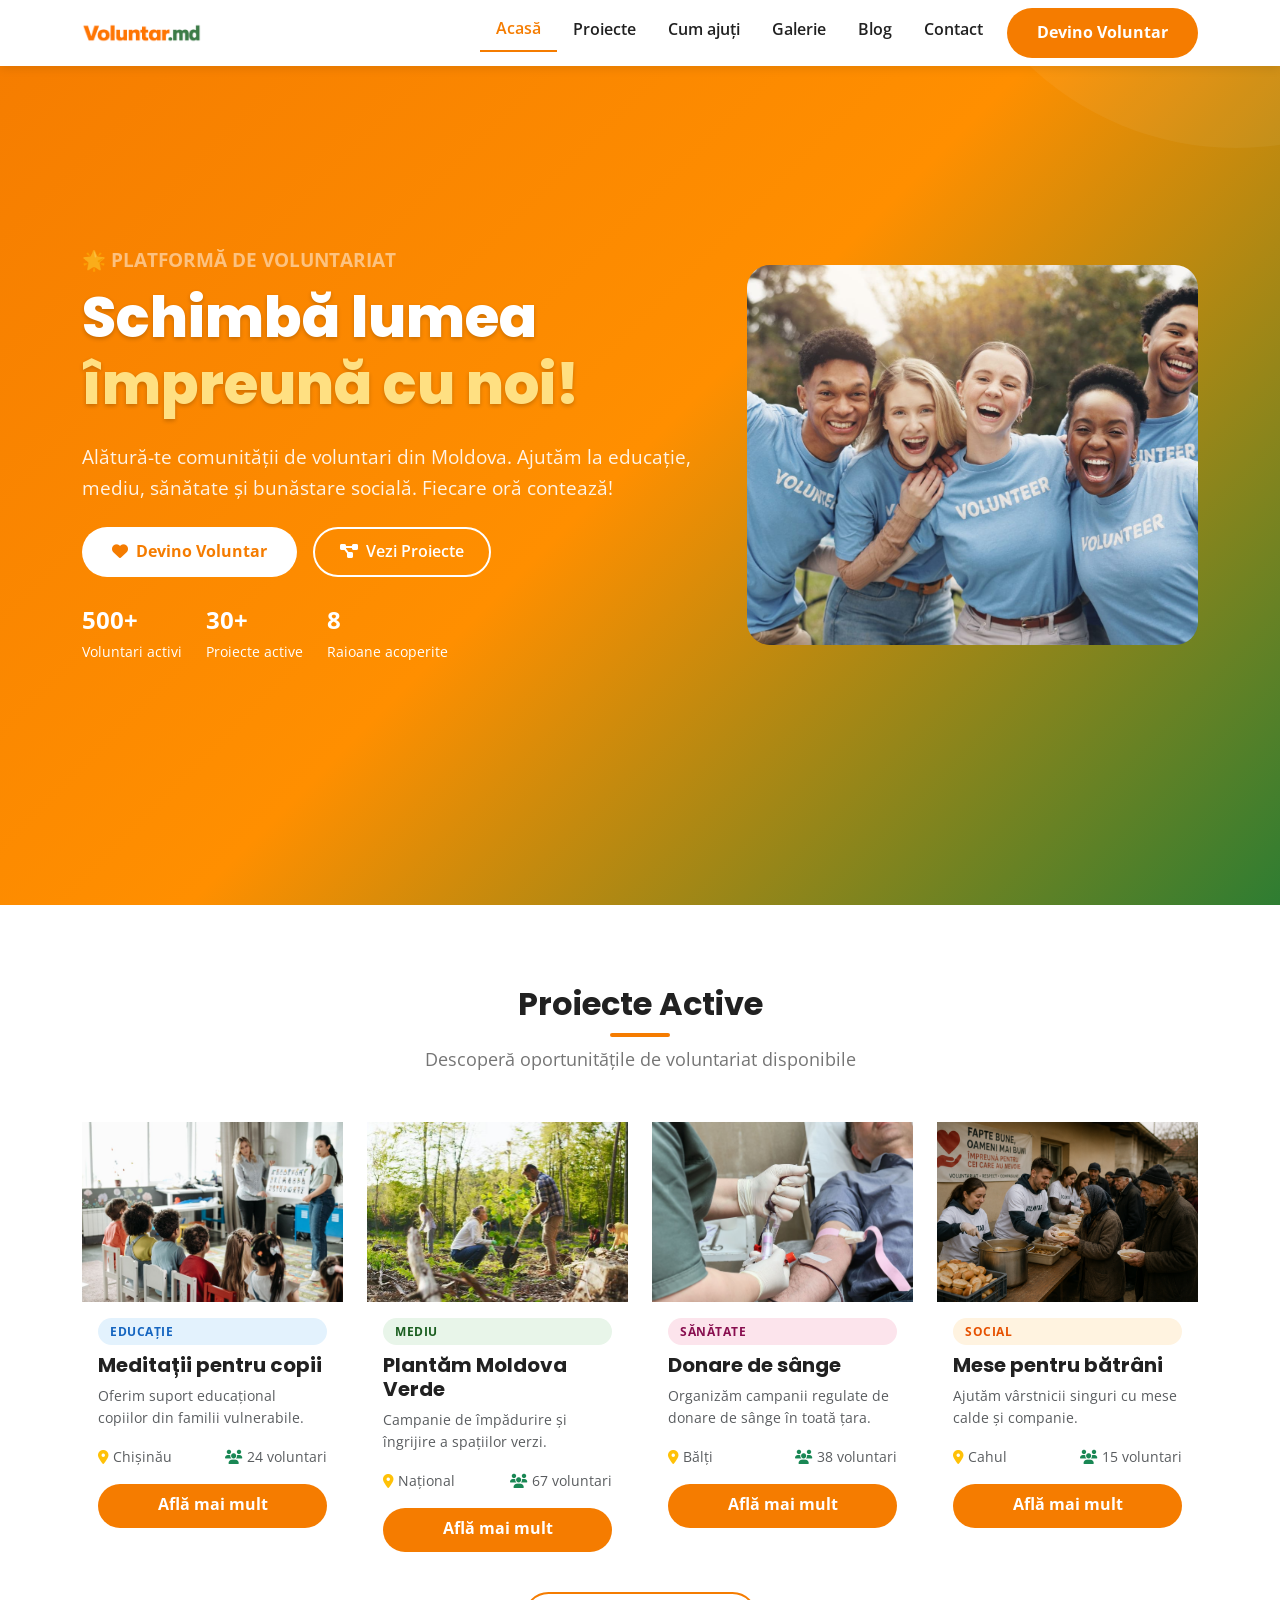
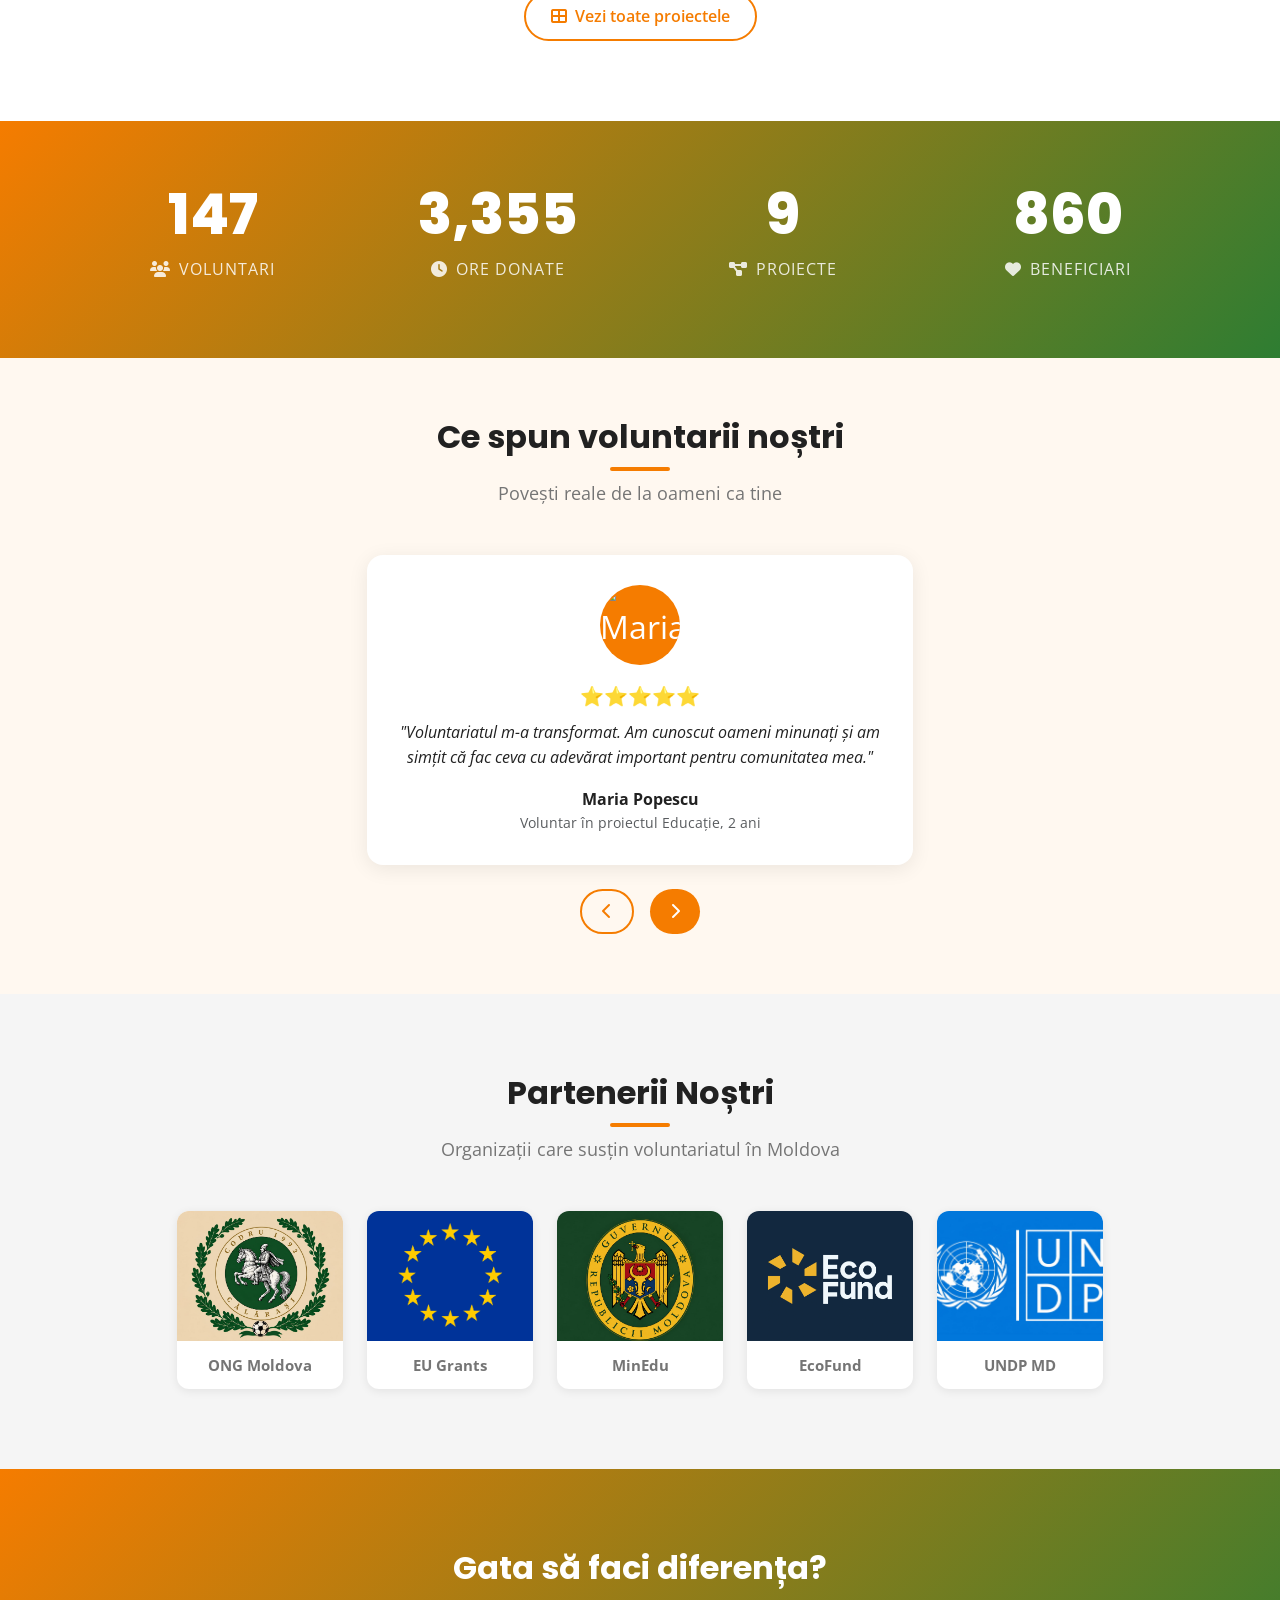
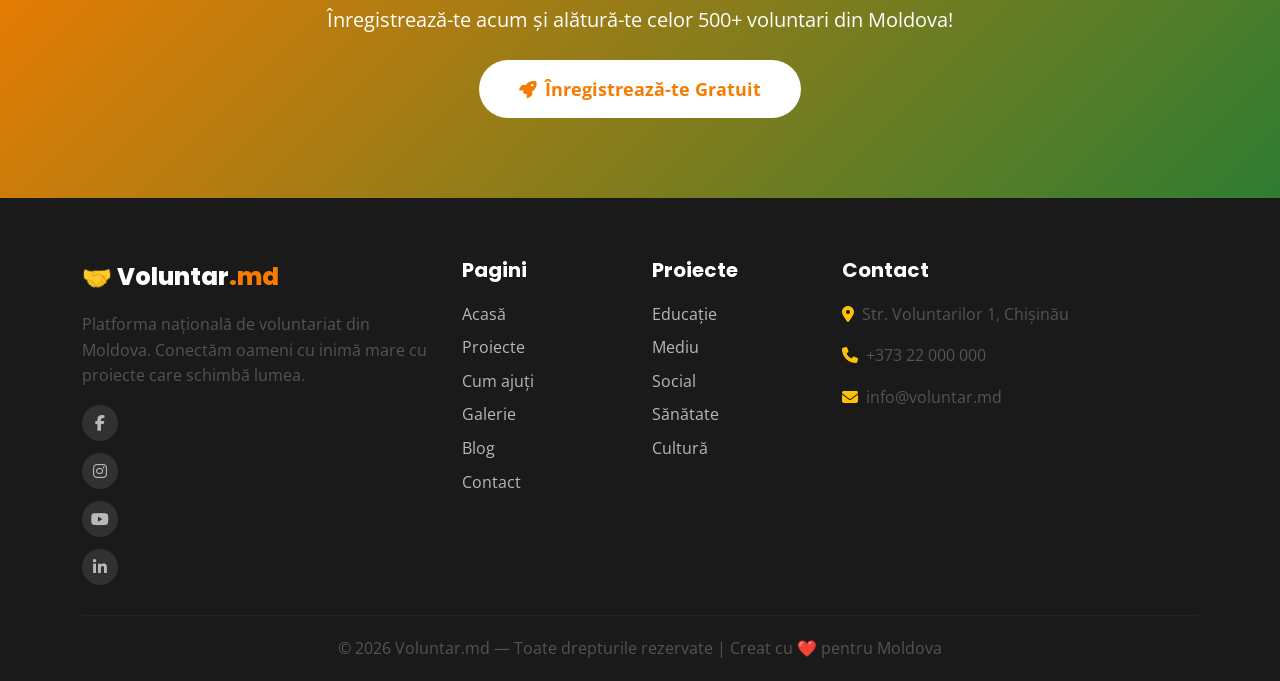
==== commit 773fbb97: "Reactualizare si reorganizare a proiectului" ====
--- a/index.html
+++ b/index.html
@@ -3,20 +3,17 @@
 
 <head>
   <link rel="icon" type="image/png" href="./favicon.ico">
-  <meta charset="UTF-8" />
-  <meta name="viewport" content="width=device-width, initial-scale=1.0" />
+  <meta charset="UTF-8"/>
+  <meta name="viewport" content="width=device-width, initial-scale=1.0"/>
   <title>Voluntar.md — Platformă de Voluntariat în Moldova</title>
   <meta name="description"
-    content="Alătură-te comunității de voluntari din Moldova! Proiecte de educație, mediu, sănătate și ajutor social pe platforma Voluntar.md." />
-  <!-- Bootstrap 5 -->
+  content="Alătură-te comunității de voluntari din Moldova! Proiecte de educație, mediu, sănătate și ajutor social pe platforma Voluntar.md."/>
   <link href="https://cdn.jsdelivr.net/npm/bootstrap@5.3.0/dist/css/bootstrap.min.css" rel="stylesheet" />
-  <!-- Font Awesome -->
   <link href="https://cdnjs.cloudflare.com/ajax/libs/font-awesome/6.4.0/css/all.min.css" rel="stylesheet" />
-  <!-- Google Fonts -->
   <link
     href="https://fonts.googleapis.com/css2?family=Poppins:wght@400;600;700;800&family=Open+Sans:wght@400;600&display=swap"
-    rel="stylesheet" />
-  <link rel="stylesheet" href="css/style.css" />
+    rel="stylesheet"/>
+  <link rel="stylesheet" href="css/style.css"/>
 </head>
 
 <body>
